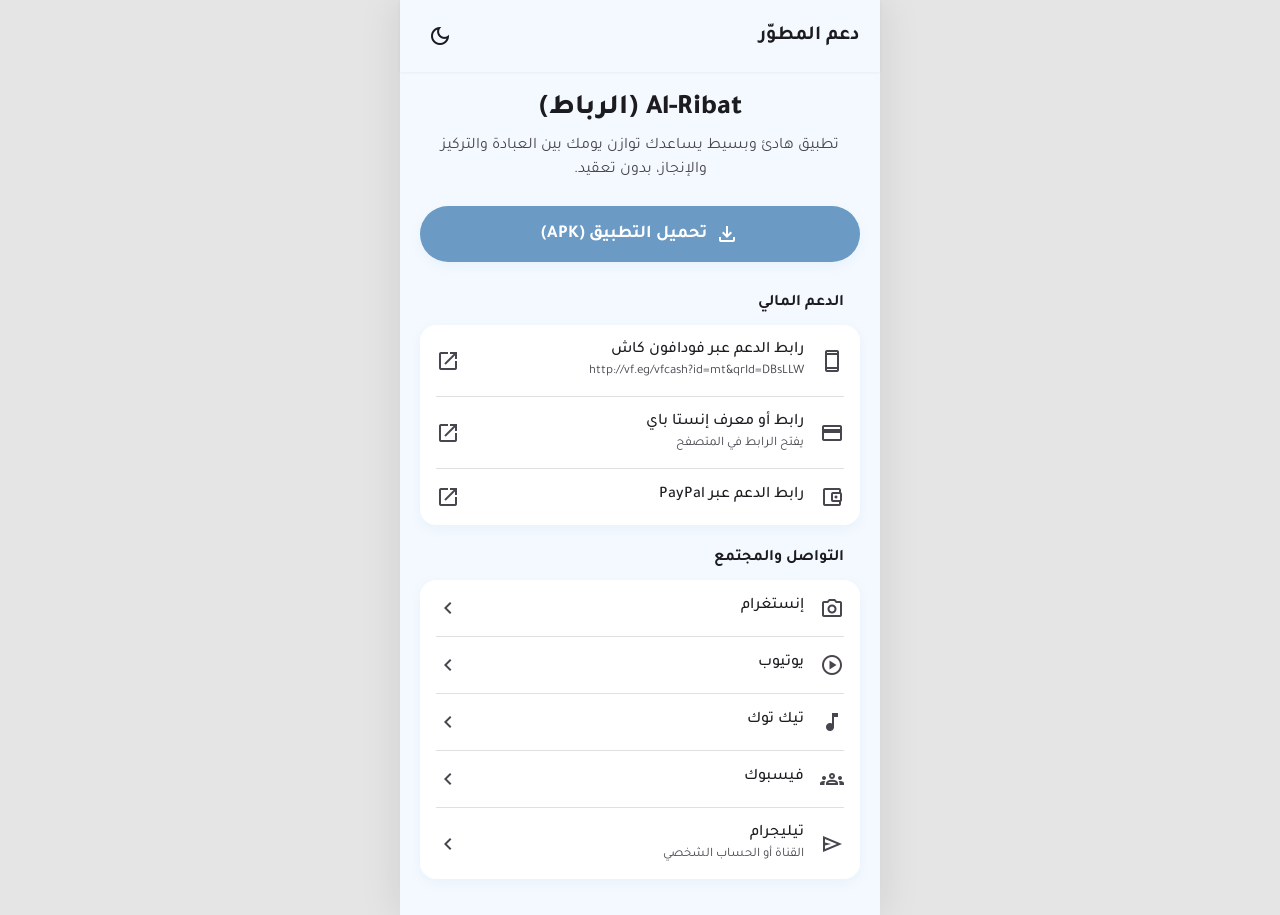
==== website/index.html @ eca37ada "V01.00" ====
<!DOCTYPE html>
<html lang="ar" dir="rtl">

<head>
  <meta charset="UTF-8">
  <meta name="viewport" content="width=device-width, initial-scale=1.0, maximum-scale=1.0, user-scalable=no">
  <title>الرباط | Al-Ribat</title>

  <!-- Fonts & Icons -->
  <link rel="preconnect" href="https://fonts.googleapis.com">
  <link rel="preconnect" href="https://fonts.gstatic.com" crossorigin>
  <link href="https://fonts.googleapis.com/css2?family=Tajawal:wght@400;500;700;800&display=swap" rel="stylesheet">
  <link href="https://fonts.googleapis.com/css2?family=Material+Symbols+Outlined:opsz,wght,FILL,GRAD@24,400,0,0"
    rel="stylesheet" />

  <style>
    :root {
      /* Fajr Theme (Light) */
      --primary: #6B9AC4;
      --bg: #F4F9FF;
      --surface: #FFFFFF;
      --surface-container: #EAF2F9;
      --text: #1C1B1F;
      --text-secondary: #49454F;
      --outline: #E0E0E0;
      --shadow: 0 4px 12px rgba(107, 154, 196, 0.08);
      --radius: 16px;
    }

    body.dark {
      /* Isha Theme (Dark) */
      --primary: #6B9AC4;
      --bg: #141935;
      --surface: #1F264A;
      --surface-container: #2A335E;
      --text: #E6E1E5;
      --text-secondary: #CAC4D0;
      --outline: #3B447A;
      --shadow: 0 4px 12px rgba(0, 0, 0, 0.3);
    }

    * {
      box-sizing: border-box;
    }

    body,
    html {
      margin: 0;
      padding: 0;
      font-family: 'Tajawal', sans-serif;
      background-color: #E5E5E5;
      color: var(--text);
    }

    body.dark {
      background-color: #0A0D1C;
    }

    /* App Screen Simulation */
    .app-container {
      max-width: 480px;
      margin: 0 auto;
      min-height: 100vh;
      background-color: var(--bg);
      display: flex;
      flex-direction: column;
      box-shadow: 0 0 40px rgba(0, 0, 0, 0.1);
      position: relative;
      transition: background-color 0.3s ease;
    }

    /* App Bar */
    .app-bar {
      display: flex;
      align-items: center;
      justify-content: space-between;
      padding: 16px 20px;
      background-color: var(--bg);
      position: sticky;
      top: 0;
      z-index: 10;
      transition: background-color 0.3s ease;
      box-shadow: 0 1px 3px rgba(0, 0, 0, 0.05);
    }

    .app-bar-title {
      font-size: 20px;
      font-weight: 700;
      color: var(--text);
      margin: 0;
    }

    .theme-toggle {
      background: none;
      border: none;
      color: var(--text);
      cursor: pointer;
      padding: 8px;
      display: flex;
      align-items: center;
      justify-content: center;
      border-radius: 50%;
      transition: background-color 0.2s;
    }

    .theme-toggle:hover {
      background-color: var(--surface-container);
    }

    /* Content */
    .content {
      padding: 20px;
      flex: 1;
    }

    /* Hero / Icon */
    .hero {
      text-align: center;
      margin-bottom: 32px;
      animation: fadeUp 0.6s ease-out;
    }

    .app-icon {
      width: 120px;
      height: 120px;
      border-radius: 28px;
      box-shadow: var(--shadow);
      margin-bottom: 16px;
      object-fit: cover;
      background-color: var(--surface);
    }

    .hero h1 {
      margin: 0 0 8px;
      font-size: 28px;
      font-weight: 800;
    }

    .hero p {
      margin: 0;
      color: var(--text-secondary);
      font-size: 16px;
      line-height: 1.5;
    }

    /* Download Button */
    .btn-download {
      display: flex;
      align-items: center;
      justify-content: center;
      gap: 8px;
      background-color: var(--primary);
      color: white;
      text-decoration: none;
      padding: 16px 24px;
      border-radius: 99px;
      font-size: 18px;
      font-weight: 700;
      box-shadow: var(--shadow);
      margin-top: 24px;
      transition: transform 0.2s, opacity 0.2s;
    }

    .btn-download:hover {
      transform: translateY(-2px);
      opacity: 0.95;
    }

    .btn-download:active {
      transform: translateY(0);
    }

    /* Cards */
    .section-title {
      font-size: 16px;
      font-weight: 700;
      margin: 24px 16px 12px;
      color: var(--text);
    }

    .card {
      background-color: var(--surface);
      border-radius: var(--radius);
      margin-bottom: 16px;
      box-shadow: var(--shadow);
      overflow: hidden;
      transition: background-color 0.3s ease;
    }

    /* Bio Profile */
    .profile-card {
      padding: 20px 16px;
      text-align: center;
    }

    .profile-avatar {
      width: 80px;
      height: 80px;
      border-radius: 50%;
      background-color: var(--surface-container);
      display: flex;
      align-items: center;
      justify-content: center;
      margin: 0 auto 16px;
      color: var(--primary);
    }

    .profile-avatar .material-symbols-outlined {
      font-size: 40px;
    }

    .profile-name {
      font-weight: 700;
      font-size: 18px;
      margin: 0 0 8px;
    }

    .profile-bio {
      color: var(--text-secondary);
      font-size: 14px;
      line-height: 1.6;
      margin: 0;
    }

    /* List Tiles */
    .list-tile {
      display: flex;
      align-items: center;
      padding: 16px;
      text-decoration: none;
      color: var(--text);
      transition: background-color 0.2s;
    }

    .list-tile:active {
      background-color: var(--surface-container);
    }

    .list-divider {
      height: 1px;
      background-color: var(--outline);
      margin: 0 16px;
    }

    .list-icon {
      color: var(--text-secondary);
      display: flex;
      align-items: center;
      justify-content: center;
      margin-left: 16px;
    }

    .list-content {
      flex: 1;
    }

    .list-title {
      font-weight: 500;
      font-size: 16px;
      margin: 0 0 4px;
    }

    .list-subtitle {
      color: var(--text-secondary);
      font-size: 13px;
      margin: 0;
    }

    .list-trailing {
      color: var(--text-secondary);
    }

    @keyframes fadeUp {
      from {
        opacity: 0;
        transform: translateY(20px);
      }

      to {
        opacity: 1;
        transform: translateY(0);
      }
    }
  </style>
</head>

<body>
  <div class="app-container">
    <div class="app-bar">
      <h1 class="app-bar-title">دعم المطوّر</h1>
      <button class="theme-toggle" id="modeToggle" aria-label="تبديل الوضع">
        <span class="material-symbols-outlined" id="themeIcon">light_mode</span>
      </button>
    </div>

    <div class="content">
      <div class="hero">
        <img src="icon.png" alt="أيقونة تطبيق الرباط" class="app-icon" onerror="this.style.display='none'">
        <h1>Al-Ribat (الرباط)</h1>
        <p>تطبيق هادئ وبسيط يساعدك توازن يومك بين العبادة والتركيز والإنجاز، بدون تعقيد.</p>

        <a href="../app-release.apk" class="btn-download" download>
          <span class="material-symbols-outlined">download</span>
          تحميل التطبيق (APK)
        </a>
      </div>

      <h2 class="section-title">الدعم المالي</h2>
      <div class="card">
        <a href="http://vf.eg/vfcash?id=mt&qrId=DBsLLW" target="_blank" rel="noopener" class="list-tile">
          <div class="list-icon"><span class="material-symbols-outlined">smartphone</span></div>
          <div class="list-content">
            <h4 class="list-title">رابط الدعم عبر فودافون كاش</h4>
            <p class="list-subtitle">http://vf.eg/vfcash?id=mt&qrId=DBsLLW</p>
          </div>
          <span class="material-symbols-outlined list-trailing">open_in_new</span>
        </a>
        <div class="list-divider"></div>
        <a href="https://ipn.eg/S/mostafayasserdev/instapay/0TMgfK" target="_blank" rel="noopener" class="list-tile">
          <div class="list-icon"><span class="material-symbols-outlined">payment</span></div>
          <div class="list-content">
            <h4 class="list-title">رابط أو معرف إنستا باي</h4>
            <p class="list-subtitle">يفتح الرابط في المتصفح</p>
          </div>
          <span class="material-symbols-outlined list-trailing">open_in_new</span>
        </a>
        <div class="list-divider"></div>
        <a href="https://paypal.me/mostafayasserdev" target="_blank" rel="noopener" class="list-tile">
          <div class="list-icon"><span class="material-symbols-outlined">account_balance_wallet</span></div>
          <div class="list-content">
            <h4 class="list-title">رابط الدعم عبر PayPal</h4>
          </div>
          <span class="material-symbols-outlined list-trailing">open_in_new</span>
        </a>
      </div>

      <h2 class="section-title">التواصل والمجتمع</h2>
      <div class="card">
        <a href="https://www.instagram.com/lapnight.tech/" target="_blank" rel="noopener" class="list-tile">
          <div class="list-icon"><span class="material-symbols-outlined">camera_alt</span></div>
          <div class="list-content">
            <h4 class="list-title">إنستغرام</h4>
          </div>
          <span class="material-symbols-outlined list-trailing">chevron_left</span>
        </a>
        <div class="list-divider"></div>
        <a href="https://www.youtube.com/@LapNight" target="_blank" rel="noopener" class="list-tile">
          <div class="list-icon"><span class="material-symbols-outlined">play_circle</span></div>
          <div class="list-content">
            <h4 class="list-title">يوتيوب</h4>
          </div>
          <span class="material-symbols-outlined list-trailing">chevron_left</span>
        </a>
        <div class="list-divider"></div>
        <a href="https://www.tiktok.com/@lapnight.tech" target="_blank" rel="noopener" class="list-tile">
          <div class="list-icon"><span class="material-symbols-outlined">music_note</span></div>
          <div class="list-content">
            <h4 class="list-title">تيك توك</h4>
          </div>
          <span class="material-symbols-outlined list-trailing">chevron_left</span>
        </a>
        <div class="list-divider"></div>
        <a href="https://www.facebook.com/LapNight.eg/" target="_blank" rel="noopener" class="list-tile">
          <div class="list-icon"><span class="material-symbols-outlined">groups</span></div>
          <div class="list-content">
            <h4 class="list-title">فيسبوك</h4>
          </div>
          <span class="material-symbols-outlined list-trailing">chevron_left</span>
        </a>
        <div class="list-divider"></div>
        <a href="https://t.me/mostafaYasserDev" target="_blank" rel="noopener" class="list-tile">
          <div class="list-icon"><span class="material-symbols-outlined">send</span></div>
          <div class="list-content">
            <h4 class="list-title">تيليجرام</h4>
            <p class="list-subtitle">القناة أو الحساب الشخصي</p>
          </div>
          <span class="material-symbols-outlined list-trailing">chevron_left</span>
        </a>
      </div>
    </div>
  </div>

  <script>
    const modeBtn = document.getElementById("modeToggle");
    const icon = document.getElementById("themeIcon");

    // Light mode default
    function setMode(isDark) {
      document.body.classList.toggle("dark", isDark);
      icon.textContent = isDark ? "light_mode" : "dark_mode";
    }

    const savedTheme = localStorage.getItem("alribat-theme");
    // Only dark if explicitly saved as dark, otherwise light
    setMode(savedTheme === "dark");

    modeBtn.addEventListener("click", () => {
      const isDark = document.body.classList.contains("dark");
      setMode(!isDark);
      localStorage.setItem("alribat-theme", !isDark ? "dark" : "light");
    });
  </script>
</body>

</html>
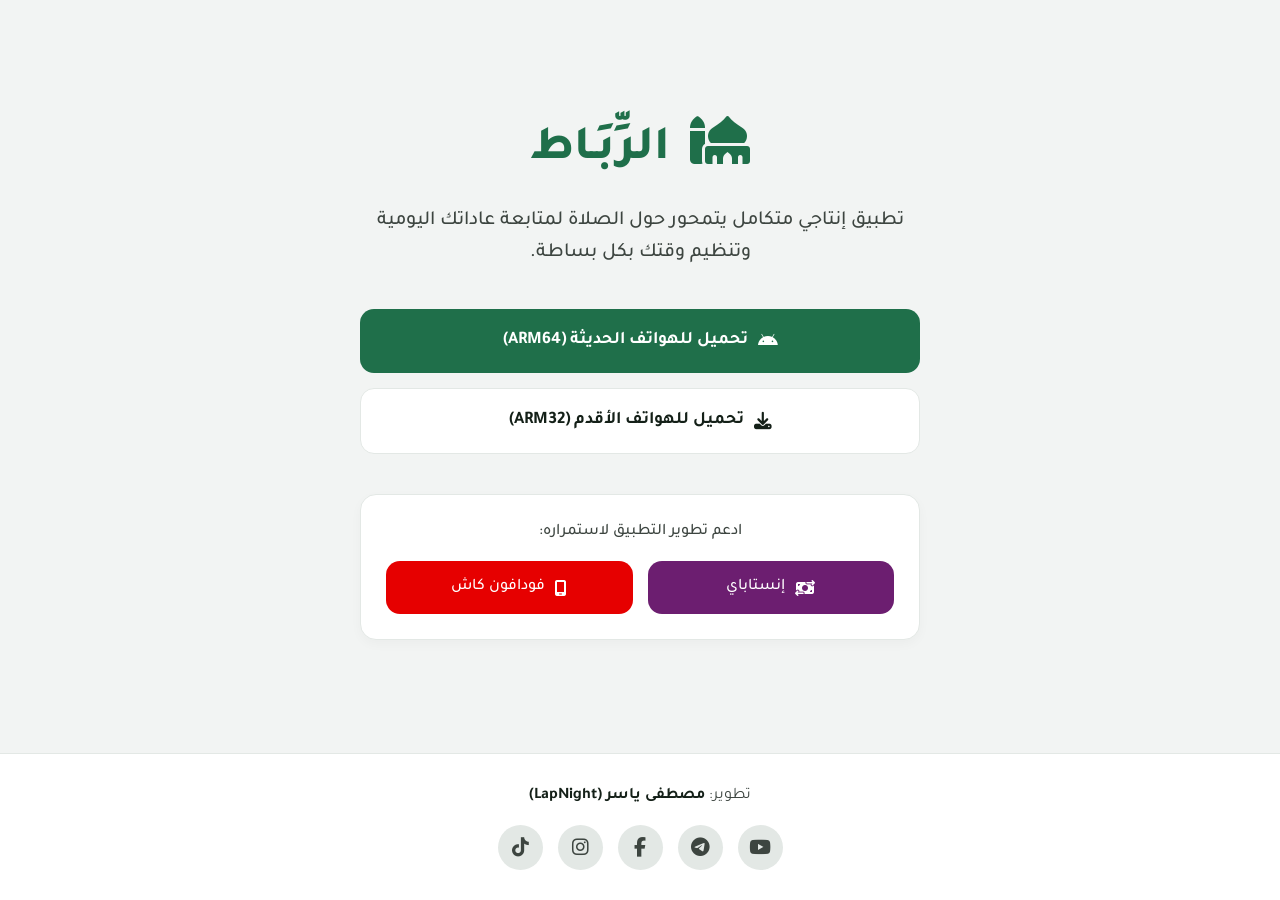
==== commit 7351bf89: "V02.00" ====
--- a/website/index.html
+++ b/website/index.html
@@ -1,405 +1,59 @@
 <!DOCTYPE html>
 <html lang="ar" dir="rtl">
+<head>
+    <meta charset="UTF-8">
+    <meta name="viewport" content="width=device-width, initial-scale=1.0">
+    <title>تطبيق الرباط - Al-Ribat</title>
+    <!-- Google Fonts -->
+    <link rel="preconnect" href="https://fonts.googleapis.com">
+    <link rel="preconnect" href="https://fonts.gstatic.com" crossorigin>
+    <link href="https://fonts.googleapis.com/css2?family=Tajawal:wght@400;500;700;800&display=swap" rel="stylesheet">
+    <!-- Font Awesome -->
+    <link rel="stylesheet" href="https://cdnjs.cloudflare.com/ajax/libs/font-awesome/6.4.0/css/all.min.css">
+    <link rel="stylesheet" href="styles.css">
+</head>
+<body>
 
-<head>
-  <meta charset="UTF-8">
-  <meta name="viewport" content="width=device-width, initial-scale=1.0, maximum-scale=1.0, user-scalable=no">
-  <title>الرباط | Al-Ribat</title>
+    <main class="container content-wrapper">
+        
+        <header class="header">
+            <h1 class="logo"><i class="fa-solid fa-mosque"></i> الرِّبَـاط</h1>
+            <p class="description">تطبيق إنتاجي متكامل يتمحور حول الصلاة لمتابعة عاداتك اليومية وتنظيم وقتك بكل بساطة.</p>
+        </header>
+        
+        <section class="downloads">
+            <a href="https://github.com/mostafaYasserDev/Al-Ribat/releases/download/V02.00/al_ribat_release_arm64.apk" class="btn btn-primary" download>
+                <i class="fa-brands fa-android"></i> تحميل للهواتف الحديثة (ARM64)
+            </a>
+            <a href="https://github.com/mostafaYasserDev/Al-Ribat/releases/download/V02.01/al_ribat_release_arm32.apk" class="btn btn-secondary" download>
+                <i class="fa-solid fa-download"></i> تحميل للهواتف الأقدم (ARM32)
+            </a>
+        </section>
 
-  <!-- Fonts & Icons -->
-  <link rel="preconnect" href="https://fonts.googleapis.com">
-  <link rel="preconnect" href="https://fonts.gstatic.com" crossorigin>
-  <link href="https://fonts.googleapis.com/css2?family=Tajawal:wght@400;500;700;800&display=swap" rel="stylesheet">
-  <link href="https://fonts.googleapis.com/css2?family=Material+Symbols+Outlined:opsz,wght,FILL,GRAD@24,400,0,0"
-    rel="stylesheet" />
+        <section class="support">
+            <p>ادعم تطوير التطبيق لاستمراره:</p>
+            <div class="support-links">
+                <a href="https://ipn.eg/S/mostafayasserdev/instapay/0TMgfK" target="_blank" class="btn btn-instapay">
+                    <i class="fa-solid fa-money-bill-transfer"></i> إنستاباي
+                </a>
+                <a href="http://vf.eg/vfcash?id=mt&qrId=DBsLLW" target="_blank" class="btn btn-vodafone">
+                    <i class="fa-solid fa-mobile-screen"></i> فودافون كاش
+                </a>
+            </div>
+        </section>
 
-  <style>
-    :root {
-      /* Fajr Theme (Light) */
-      --primary: #6B9AC4;
-      --bg: #F4F9FF;
-      --surface: #FFFFFF;
-      --surface-container: #EAF2F9;
-      --text: #1C1B1F;
-      --text-secondary: #49454F;
-      --outline: #E0E0E0;
-      --shadow: 0 4px 12px rgba(107, 154, 196, 0.08);
-      --radius: 16px;
-    }
+    </main>
 
-    body.dark {
-      /* Isha Theme (Dark) */
-      --primary: #6B9AC4;
-      --bg: #141935;
-      --surface: #1F264A;
-      --surface-container: #2A335E;
-      --text: #E6E1E5;
-      --text-secondary: #CAC4D0;
-      --outline: #3B447A;
-      --shadow: 0 4px 12px rgba(0, 0, 0, 0.3);
-    }
+    <footer class="footer">
+        <p>تطوير: <strong>مصطفى ياسر (LapNight)</strong></p>
+        <div class="social-links">
+            <a href="https://www.youtube.com/@LapNight" target="_blank" title="YouTube"><i class="fa-brands fa-youtube"></i></a>
+            <a href="https://t.me/mostafaYasserDev" target="_blank" title="Telegram"><i class="fa-brands fa-telegram"></i></a>
+            <a href="https://www.facebook.com/LapNight.eg/" target="_blank" title="Facebook"><i class="fa-brands fa-facebook-f"></i></a>
+            <a href="https://www.instagram.com/lapnight.tech/" target="_blank" title="Instagram"><i class="fa-brands fa-instagram"></i></a>
+            <a href="https://www.tiktok.com/@lapnight.tech" target="_blank" title="TikTok"><i class="fa-brands fa-tiktok"></i></a>
+        </div>
+    </footer>
 
-    * {
-      box-sizing: border-box;
-    }
-
-    body,
-    html {
-      margin: 0;
-      padding: 0;
-      font-family: 'Tajawal', sans-serif;
-      background-color: #E5E5E5;
-      color: var(--text);
-    }
-
-    body.dark {
-      background-color: #0A0D1C;
-    }
-
-    /* App Screen Simulation */
-    .app-container {
-      max-width: 480px;
-      margin: 0 auto;
-      min-height: 100vh;
-      background-color: var(--bg);
-      display: flex;
-      flex-direction: column;
-      box-shadow: 0 0 40px rgba(0, 0, 0, 0.1);
-      position: relative;
-      transition: background-color 0.3s ease;
-    }
-
-    /* App Bar */
-    .app-bar {
-      display: flex;
-      align-items: center;
-      justify-content: space-between;
-      padding: 16px 20px;
-      background-color: var(--bg);
-      position: sticky;
-      top: 0;
-      z-index: 10;
-      transition: background-color 0.3s ease;
-      box-shadow: 0 1px 3px rgba(0, 0, 0, 0.05);
-    }
-
-    .app-bar-title {
-      font-size: 20px;
-      font-weight: 700;
-      color: var(--text);
-      margin: 0;
-    }
-
-    .theme-toggle {
-      background: none;
-      border: none;
-      color: var(--text);
-      cursor: pointer;
-      padding: 8px;
-      display: flex;
-      align-items: center;
-      justify-content: center;
-      border-radius: 50%;
-      transition: background-color 0.2s;
-    }
-
-    .theme-toggle:hover {
-      background-color: var(--surface-container);
-    }
-
-    /* Content */
-    .content {
-      padding: 20px;
-      flex: 1;
-    }
-
-    /* Hero / Icon */
-    .hero {
-      text-align: center;
-      margin-bottom: 32px;
-      animation: fadeUp 0.6s ease-out;
-    }
-
-    .app-icon {
-      width: 120px;
-      height: 120px;
-      border-radius: 28px;
-      box-shadow: var(--shadow);
-      margin-bottom: 16px;
-      object-fit: cover;
-      background-color: var(--surface);
-    }
-
-    .hero h1 {
-      margin: 0 0 8px;
-      font-size: 28px;
-      font-weight: 800;
-    }
-
-    .hero p {
-      margin: 0;
-      color: var(--text-secondary);
-      font-size: 16px;
-      line-height: 1.5;
-    }
-
-    /* Download Button */
-    .btn-download {
-      display: flex;
-      align-items: center;
-      justify-content: center;
-      gap: 8px;
-      background-color: var(--primary);
-      color: white;
-      text-decoration: none;
-      padding: 16px 24px;
-      border-radius: 99px;
-      font-size: 18px;
-      font-weight: 700;
-      box-shadow: var(--shadow);
-      margin-top: 24px;
-      transition: transform 0.2s, opacity 0.2s;
-    }
-
-    .btn-download:hover {
-      transform: translateY(-2px);
-      opacity: 0.95;
-    }
-
-    .btn-download:active {
-      transform: translateY(0);
-    }
-
-    /* Cards */
-    .section-title {
-      font-size: 16px;
-      font-weight: 700;
-      margin: 24px 16px 12px;
-      color: var(--text);
-    }
-
-    .card {
-      background-color: var(--surface);
-      border-radius: var(--radius);
-      margin-bottom: 16px;
-      box-shadow: var(--shadow);
-      overflow: hidden;
-      transition: background-color 0.3s ease;
-    }
-
-    /* Bio Profile */
-    .profile-card {
-      padding: 20px 16px;
-      text-align: center;
-    }
-
-    .profile-avatar {
-      width: 80px;
-      height: 80px;
-      border-radius: 50%;
-      background-color: var(--surface-container);
-      display: flex;
-      align-items: center;
-      justify-content: center;
-      margin: 0 auto 16px;
-      color: var(--primary);
-    }
-
-    .profile-avatar .material-symbols-outlined {
-      font-size: 40px;
-    }
-
-    .profile-name {
-      font-weight: 700;
-      font-size: 18px;
-      margin: 0 0 8px;
-    }
-
-    .profile-bio {
-      color: var(--text-secondary);
-      font-size: 14px;
-      line-height: 1.6;
-      margin: 0;
-    }
-
-    /* List Tiles */
-    .list-tile {
-      display: flex;
-      align-items: center;
-      padding: 16px;
-      text-decoration: none;
-      color: var(--text);
-      transition: background-color 0.2s;
-    }
-
-    .list-tile:active {
-      background-color: var(--surface-container);
-    }
-
-    .list-divider {
-      height: 1px;
-      background-color: var(--outline);
-      margin: 0 16px;
-    }
-
-    .list-icon {
-      color: var(--text-secondary);
-      display: flex;
-      align-items: center;
-      justify-content: center;
-      margin-left: 16px;
-    }
-
-    .list-content {
-      flex: 1;
-    }
-
-    .list-title {
-      font-weight: 500;
-      font-size: 16px;
-      margin: 0 0 4px;
-    }
-
-    .list-subtitle {
-      color: var(--text-secondary);
-      font-size: 13px;
-      margin: 0;
-    }
-
-    .list-trailing {
-      color: var(--text-secondary);
-    }
-
-    @keyframes fadeUp {
-      from {
-        opacity: 0;
-        transform: translateY(20px);
-      }
-
-      to {
-        opacity: 1;
-        transform: translateY(0);
-      }
-    }
-  </style>
-</head>
-
-<body>
-  <div class="app-container">
-    <div class="app-bar">
-      <h1 class="app-bar-title">دعم المطوّر</h1>
-      <button class="theme-toggle" id="modeToggle" aria-label="تبديل الوضع">
-        <span class="material-symbols-outlined" id="themeIcon">light_mode</span>
-      </button>
-    </div>
-
-    <div class="content">
-      <div class="hero">
-        <img src="icon.png" alt="أيقونة تطبيق الرباط" class="app-icon" onerror="this.style.display='none'">
-        <h1>Al-Ribat (الرباط)</h1>
-        <p>تطبيق هادئ وبسيط يساعدك توازن يومك بين العبادة والتركيز والإنجاز، بدون تعقيد.</p>
-
-        <a href="../app-release.apk" class="btn-download" download>
-          <span class="material-symbols-outlined">download</span>
-          تحميل التطبيق (APK)
-        </a>
-      </div>
-
-      <h2 class="section-title">الدعم المالي</h2>
-      <div class="card">
-        <a href="http://vf.eg/vfcash?id=mt&qrId=DBsLLW" target="_blank" rel="noopener" class="list-tile">
-          <div class="list-icon"><span class="material-symbols-outlined">smartphone</span></div>
-          <div class="list-content">
-            <h4 class="list-title">رابط الدعم عبر فودافون كاش</h4>
-            <p class="list-subtitle">http://vf.eg/vfcash?id=mt&qrId=DBsLLW</p>
-          </div>
-          <span class="material-symbols-outlined list-trailing">open_in_new</span>
-        </a>
-        <div class="list-divider"></div>
-        <a href="https://ipn.eg/S/mostafayasserdev/instapay/0TMgfK" target="_blank" rel="noopener" class="list-tile">
-          <div class="list-icon"><span class="material-symbols-outlined">payment</span></div>
-          <div class="list-content">
-            <h4 class="list-title">رابط أو معرف إنستا باي</h4>
-            <p class="list-subtitle">يفتح الرابط في المتصفح</p>
-          </div>
-          <span class="material-symbols-outlined list-trailing">open_in_new</span>
-        </a>
-        <div class="list-divider"></div>
-        <a href="https://paypal.me/mostafayasserdev" target="_blank" rel="noopener" class="list-tile">
-          <div class="list-icon"><span class="material-symbols-outlined">account_balance_wallet</span></div>
-          <div class="list-content">
-            <h4 class="list-title">رابط الدعم عبر PayPal</h4>
-          </div>
-          <span class="material-symbols-outlined list-trailing">open_in_new</span>
-        </a>
-      </div>
-
-      <h2 class="section-title">التواصل والمجتمع</h2>
-      <div class="card">
-        <a href="https://www.instagram.com/lapnight.tech/" target="_blank" rel="noopener" class="list-tile">
-          <div class="list-icon"><span class="material-symbols-outlined">camera_alt</span></div>
-          <div class="list-content">
-            <h4 class="list-title">إنستغرام</h4>
-          </div>
-          <span class="material-symbols-outlined list-trailing">chevron_left</span>
-        </a>
-        <div class="list-divider"></div>
-        <a href="https://www.youtube.com/@LapNight" target="_blank" rel="noopener" class="list-tile">
-          <div class="list-icon"><span class="material-symbols-outlined">play_circle</span></div>
-          <div class="list-content">
-            <h4 class="list-title">يوتيوب</h4>
-          </div>
-          <span class="material-symbols-outlined list-trailing">chevron_left</span>
-        </a>
-        <div class="list-divider"></div>
-        <a href="https://www.tiktok.com/@lapnight.tech" target="_blank" rel="noopener" class="list-tile">
-          <div class="list-icon"><span class="material-symbols-outlined">music_note</span></div>
-          <div class="list-content">
-            <h4 class="list-title">تيك توك</h4>
-          </div>
-          <span class="material-symbols-outlined list-trailing">chevron_left</span>
-        </a>
-        <div class="list-divider"></div>
-        <a href="https://www.facebook.com/LapNight.eg/" target="_blank" rel="noopener" class="list-tile">
-          <div class="list-icon"><span class="material-symbols-outlined">groups</span></div>
-          <div class="list-content">
-            <h4 class="list-title">فيسبوك</h4>
-          </div>
-          <span class="material-symbols-outlined list-trailing">chevron_left</span>
-        </a>
-        <div class="list-divider"></div>
-        <a href="https://t.me/mostafaYasserDev" target="_blank" rel="noopener" class="list-tile">
-          <div class="list-icon"><span class="material-symbols-outlined">send</span></div>
-          <div class="list-content">
-            <h4 class="list-title">تيليجرام</h4>
-            <p class="list-subtitle">القناة أو الحساب الشخصي</p>
-          </div>
-          <span class="material-symbols-outlined list-trailing">chevron_left</span>
-        </a>
-      </div>
-    </div>
-  </div>
-
-  <script>
-    const modeBtn = document.getElementById("modeToggle");
-    const icon = document.getElementById("themeIcon");
-
-    // Light mode default
-    function setMode(isDark) {
-      document.body.classList.toggle("dark", isDark);
-      icon.textContent = isDark ? "light_mode" : "dark_mode";
-    }
-
-    const savedTheme = localStorage.getItem("alribat-theme");
-    // Only dark if explicitly saved as dark, otherwise light
-    setMode(savedTheme === "dark");
-
-    modeBtn.addEventListener("click", () => {
-      const isDark = document.body.classList.contains("dark");
-      setMode(!isDark);
-      localStorage.setItem("alribat-theme", !isDark ? "dark" : "light");
-    });
-  </script>
 </body>
-
-</html>+</html>
--- a/website/styles.css
+++ b/website/styles.css
@@ -0,0 +1,210 @@
+:root {
+    --bg-color: #F2F4F3;
+    --accent-color: #1F6F4A;
+    --card-color: #FFFFFF;
+    --text-primary: #142018;
+    --text-secondary: #3D4540;
+    --border-color: #E3E8E5;
+    
+    --instapay-color: #6C1E70;
+    --vodafone-color: #E60000;
+}
+
+* {
+    margin: 0;
+    padding: 0;
+    box-sizing: border-box;
+}
+
+body {
+    font-family: 'Tajawal', sans-serif;
+    background-color: var(--bg-color);
+    color: var(--text-primary);
+    line-height: 1.6;
+    display: flex;
+    flex-direction: column;
+    min-height: 100vh;
+}
+
+.container {
+    max-width: 600px;
+    margin: 0 auto;
+    padding: 0 20px;
+}
+
+.content-wrapper {
+    flex: 1;
+    display: flex;
+    flex-direction: column;
+    justify-content: center;
+    align-items: center;
+    text-align: center;
+    padding-top: 60px;
+    padding-bottom: 60px;
+}
+
+/* Header */
+.header {
+    margin-bottom: 40px;
+}
+
+.logo {
+    font-size: 3rem;
+    font-weight: 800;
+    color: var(--accent-color);
+    margin-bottom: 15px;
+}
+
+.logo i {
+    margin-left: 8px;
+}
+
+.description {
+    font-size: 1.25rem;
+    color: var(--text-secondary);
+    font-weight: 500;
+}
+
+/* Buttons */
+.downloads {
+    width: 100%;
+    display: flex;
+    flex-direction: column;
+    gap: 15px;
+    margin-bottom: 40px;
+}
+
+.btn {
+    display: inline-flex;
+    align-items: center;
+    justify-content: center;
+    gap: 10px;
+    padding: 18px 24px;
+    border-radius: 14px;
+    text-decoration: none;
+    font-weight: 700;
+    font-size: 1.1rem;
+    transition: transform 0.2s, background-color 0.2s;
+    border: none;
+    color: white;
+    width: 100%;
+}
+
+.btn:hover {
+    transform: translateY(-2px);
+}
+
+.btn-primary {
+    background-color: var(--accent-color);
+    color: #FFFFFF;
+}
+
+.btn-primary:hover {
+    background-color: #154c32;
+}
+
+.btn-secondary {
+    background-color: var(--card-color);
+    color: var(--text-primary);
+    border: 1px solid var(--border-color);
+}
+
+.btn-secondary:hover {
+    background-color: #E8EEEA;
+}
+
+/* Support Section */
+.support {
+    width: 100%;
+    background-color: var(--card-color);
+    padding: 25px;
+    border-radius: 16px;
+    border: 1px solid var(--border-color);
+    box-shadow: 0 4px 12px rgba(0,0,0,0.03);
+}
+
+.support p {
+    color: var(--text-secondary);
+    margin-bottom: 15px;
+    font-weight: 500;
+}
+
+.support-links {
+    display: flex;
+    gap: 15px;
+}
+
+.support-links .btn {
+    flex: 1;
+    padding: 14px 15px;
+    font-size: 1rem;
+    font-weight: 500;
+}
+
+.btn-instapay {
+    background-color: var(--instapay-color);
+    color: white;
+}
+.btn-instapay:hover {
+    background-color: #84288a;
+    color: white;
+}
+
+.btn-vodafone {
+    background-color: var(--vodafone-color);
+    color: white;
+}
+.btn-vodafone:hover {
+    background-color: #ff1a1a;
+    color: white;
+}
+
+/* Footer */
+.footer {
+    padding: 30px 20px;
+    text-align: center;
+    background-color: var(--card-color);
+    border-top: 1px solid var(--border-color);
+}
+
+.footer p {
+    color: var(--text-secondary);
+    margin-bottom: 15px;
+    font-size: 1rem;
+}
+
+.footer strong {
+    color: var(--text-primary);
+}
+
+.social-links {
+    display: flex;
+    justify-content: center;
+    gap: 15px;
+}
+
+.social-links a {
+    color: var(--text-secondary);
+    background-color: var(--border-color);
+    width: 45px;
+    height: 45px;
+    display: flex;
+    align-items: center;
+    justify-content: center;
+    border-radius: 50%;
+    text-decoration: none;
+    transition: all 0.2s;
+    font-size: 1.2rem;
+}
+
+.social-links a:hover {
+    background-color: var(--accent-color);
+    color: #FFFFFF;
+}
+
+/* Responsive */
+@media (max-width: 480px) {
+    .support-links {
+        flex-direction: column;
+    }
+}
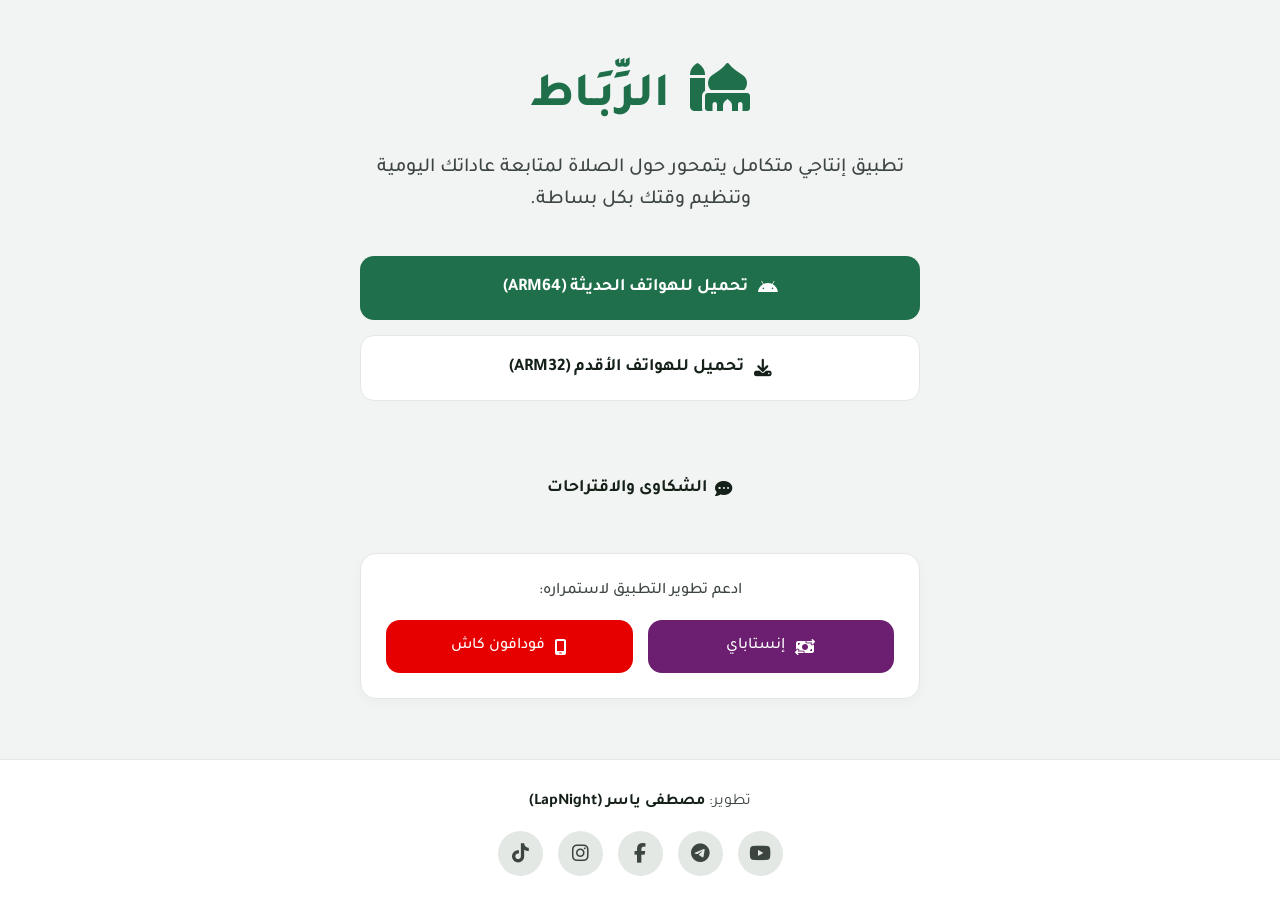
==== commit 1169a840: "V2.1" ====
--- a/website/index.html
+++ b/website/index.html
@@ -1,5 +1,6 @@
 <!DOCTYPE html>
 <html lang="ar" dir="rtl">
+
 <head>
     <meta charset="UTF-8">
     <meta name="viewport" content="width=device-width, initial-scale=1.0">
@@ -12,21 +13,31 @@
     <link rel="stylesheet" href="https://cdnjs.cloudflare.com/ajax/libs/font-awesome/6.4.0/css/all.min.css">
     <link rel="stylesheet" href="styles.css">
 </head>
+
 <body>
 
     <main class="container content-wrapper">
-        
+
         <header class="header">
             <h1 class="logo"><i class="fa-solid fa-mosque"></i> الرِّبَـاط</h1>
-            <p class="description">تطبيق إنتاجي متكامل يتمحور حول الصلاة لمتابعة عاداتك اليومية وتنظيم وقتك بكل بساطة.</p>
+            <p class="description">تطبيق إنتاجي متكامل يتمحور حول الصلاة لمتابعة عاداتك اليومية وتنظيم وقتك بكل بساطة.
+            </p>
         </header>
-        
+
         <section class="downloads">
-            <a href="https://github.com/mostafaYasserDev/Al-Ribat/releases/download/V02.00/al_ribat_release_arm64.apk" class="btn btn-primary" download>
+            <a href="https://github.com/mostafaYasserDev/Al-Ribat/releases/download/V2.1/al_ribat_release_arm64_v2.1.apk"
+                class="btn btn-primary" download>
                 <i class="fa-brands fa-android"></i> تحميل للهواتف الحديثة (ARM64)
             </a>
-            <a href="https://github.com/mostafaYasserDev/Al-Ribat/releases/download/V02.01/al_ribat_release_arm32.apk" class="btn btn-secondary" download>
+            <a href="https://github.com/mostafaYasserDev/Al-Ribat/releases/download/V2.1/al_ribat_release_arm32_v2.1.apk"
+                class="btn btn-secondary" download>
                 <i class="fa-solid fa-download"></i> تحميل للهواتف الأقدم (ARM32)
+            </a>
+        </section>
+
+        <section class="feedback" style="margin-top: 1rem; margin-bottom: 2rem;">
+            <a href="https://forms.gle/HSGemvnVdrfsNxWM8" target="_blank" class="btn" style="background-color: var(--secondary); color: var(--text-dark); display: inline-flex; align-items: center; justify-content: center; gap: 0.5rem; width: 100%;">
+                <i class="fa-solid fa-comment-dots"></i> الشكاوى والاقتراحات
             </a>
         </section>
 
@@ -47,13 +58,19 @@
     <footer class="footer">
         <p>تطوير: <strong>مصطفى ياسر (LapNight)</strong></p>
         <div class="social-links">
-            <a href="https://www.youtube.com/@LapNight" target="_blank" title="YouTube"><i class="fa-brands fa-youtube"></i></a>
-            <a href="https://t.me/mostafaYasserDev" target="_blank" title="Telegram"><i class="fa-brands fa-telegram"></i></a>
-            <a href="https://www.facebook.com/LapNight.eg/" target="_blank" title="Facebook"><i class="fa-brands fa-facebook-f"></i></a>
-            <a href="https://www.instagram.com/lapnight.tech/" target="_blank" title="Instagram"><i class="fa-brands fa-instagram"></i></a>
-            <a href="https://www.tiktok.com/@lapnight.tech" target="_blank" title="TikTok"><i class="fa-brands fa-tiktok"></i></a>
+            <a href="https://www.youtube.com/@LapNight" target="_blank" title="YouTube"><i
+                    class="fa-brands fa-youtube"></i></a>
+            <a href="https://t.me/mostafaYasserDev" target="_blank" title="Telegram"><i
+                    class="fa-brands fa-telegram"></i></a>
+            <a href="https://www.facebook.com/mostafaYasserDev" target="_blank" title="Facebook"><i
+                    class="fa-brands fa-facebook-f"></i></a>
+            <a href="https://www.instagram.com/lapnight.tech/" target="_blank" title="Instagram"><i
+                    class="fa-brands fa-instagram"></i></a>
+            <a href="https://www.tiktok.com/@lapnight.tech" target="_blank" title="TikTok"><i
+                    class="fa-brands fa-tiktok"></i></a>
         </div>
     </footer>
 
 </body>
-</html>
+
+</html>
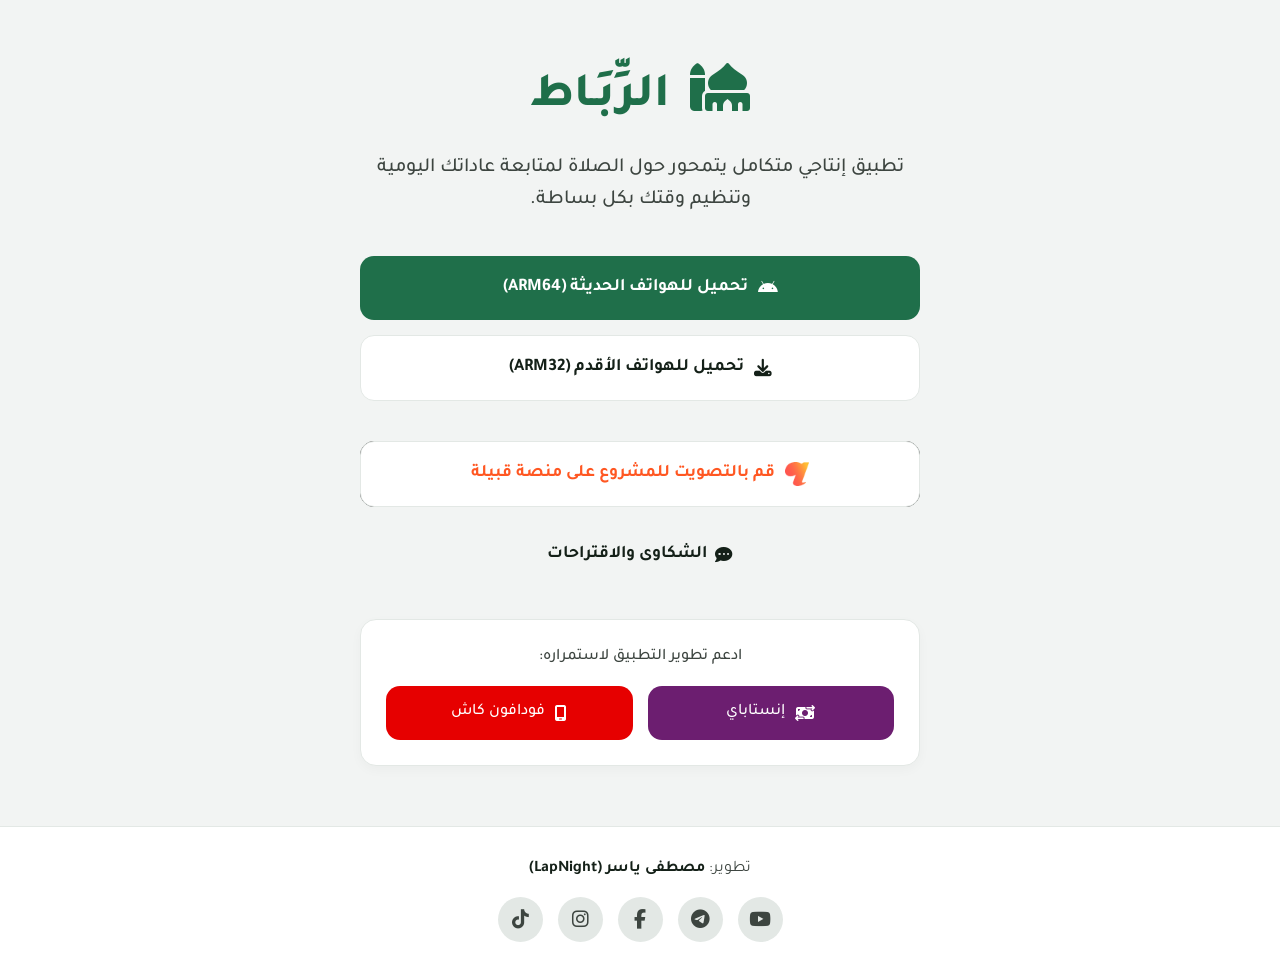
==== commit f6b0dd8e: "add Q support in site" ====
--- a/website/index.html
+++ b/website/index.html
@@ -34,7 +34,10 @@
                 <i class="fa-solid fa-download"></i> تحميل للهواتف الأقدم (ARM32)
             </a>
         </section>
-
+ <a target="_blank" href="https://qabilah.com/hackathon/255665101472799432/projects/256281041466032128"
+                class="btn btn-qabilah" download>
+                <img src="./qabilah.png" alt="qabilah"> قم بالتصويت للمشروع على منصة قبيلة
+            </a>
         <section class="feedback" style="margin-top: 1rem; margin-bottom: 2rem;">
             <a href="https://forms.gle/HSGemvnVdrfsNxWM8" target="_blank" class="btn" style="background-color: var(--secondary); color: var(--text-dark); display: inline-flex; align-items: center; justify-content: center; gap: 0.5rem; width: 100%;">
                 <i class="fa-solid fa-comment-dots"></i> الشكاوى والاقتراحات
--- a/website/styles.css
+++ b/website/styles.css
@@ -112,7 +112,29 @@
 .btn-secondary:hover {
     background-color: #E8EEEA;
 }
-
+.btn-qabilah {
+    background-color: white;
+    color: #FF5722 ;
+    border: 1px solid var(--border-color);
+    display: inline-flex;
+    align-items: center;
+    justify-content: center;
+    gap: 10px;
+    padding: 18px 24px;
+    border-radius: 14px;
+    font-weight: 700;
+    font-size: 1.1rem;
+    width: 100%;
+        filter:drop-shadow(0px 0px 0px black);
+  
+}
+.btn-qabilah img {
+    width: 24px;
+    height: 24px;
+}
+.btn-qabilah:hover {
+    filter:drop-shadow(2px 4px 6px black);
+}
 /* Support Section */
 .support {
     width: 100%;
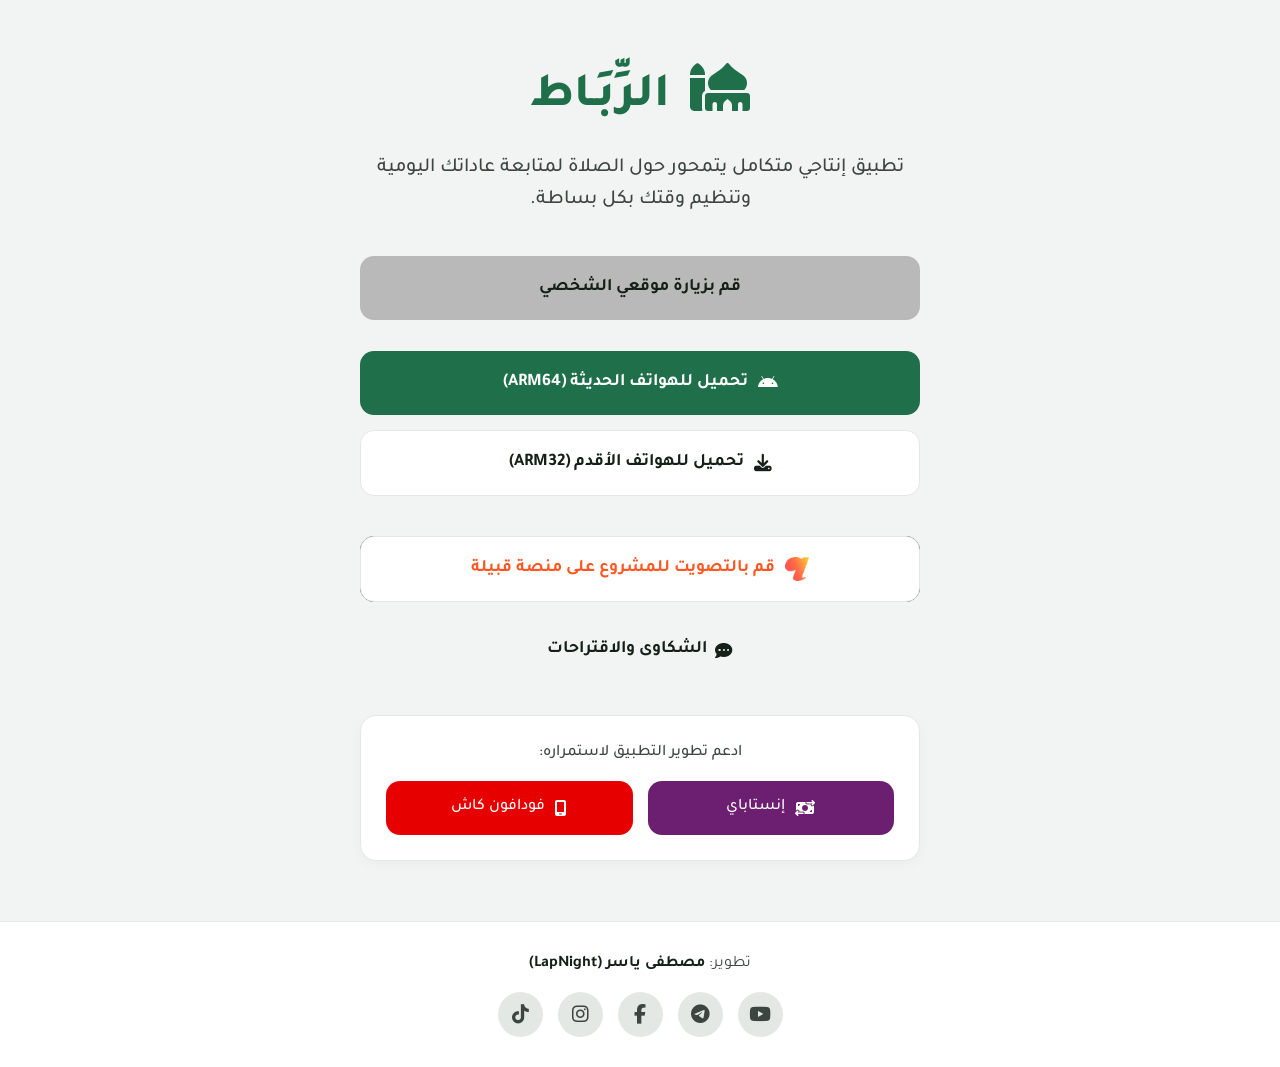
==== commit 7f89326b: "add my site" ====
--- a/website/index.html
+++ b/website/index.html
@@ -23,8 +23,12 @@
             <p class="description">تطبيق إنتاجي متكامل يتمحور حول الصلاة لمتابعة عاداتك اليومية وتنظيم وقتك بكل بساطة.
             </p>
         </header>
-
+   
         <section class="downloads">
+                     <a target="_blank" href="https://mostafayasser.netlify.app"
+                class="btn btn-primary" style="margin-bottom: 1rem; background-color: #b9b9b9; color: var(--text-light); display: inline-flex; align-items: center; justify-content: center; gap: 0.5rem; width: 100%;">
+                قم بزيارة موقعي الشخصي
+            </a>
             <a href="https://github.com/mostafaYasserDev/Al-Ribat/releases/download/V2.1/al_ribat_release_arm64_v2.1.apk"
                 class="btn btn-primary" download>
                 <i class="fa-brands fa-android"></i> تحميل للهواتف الحديثة (ARM64)
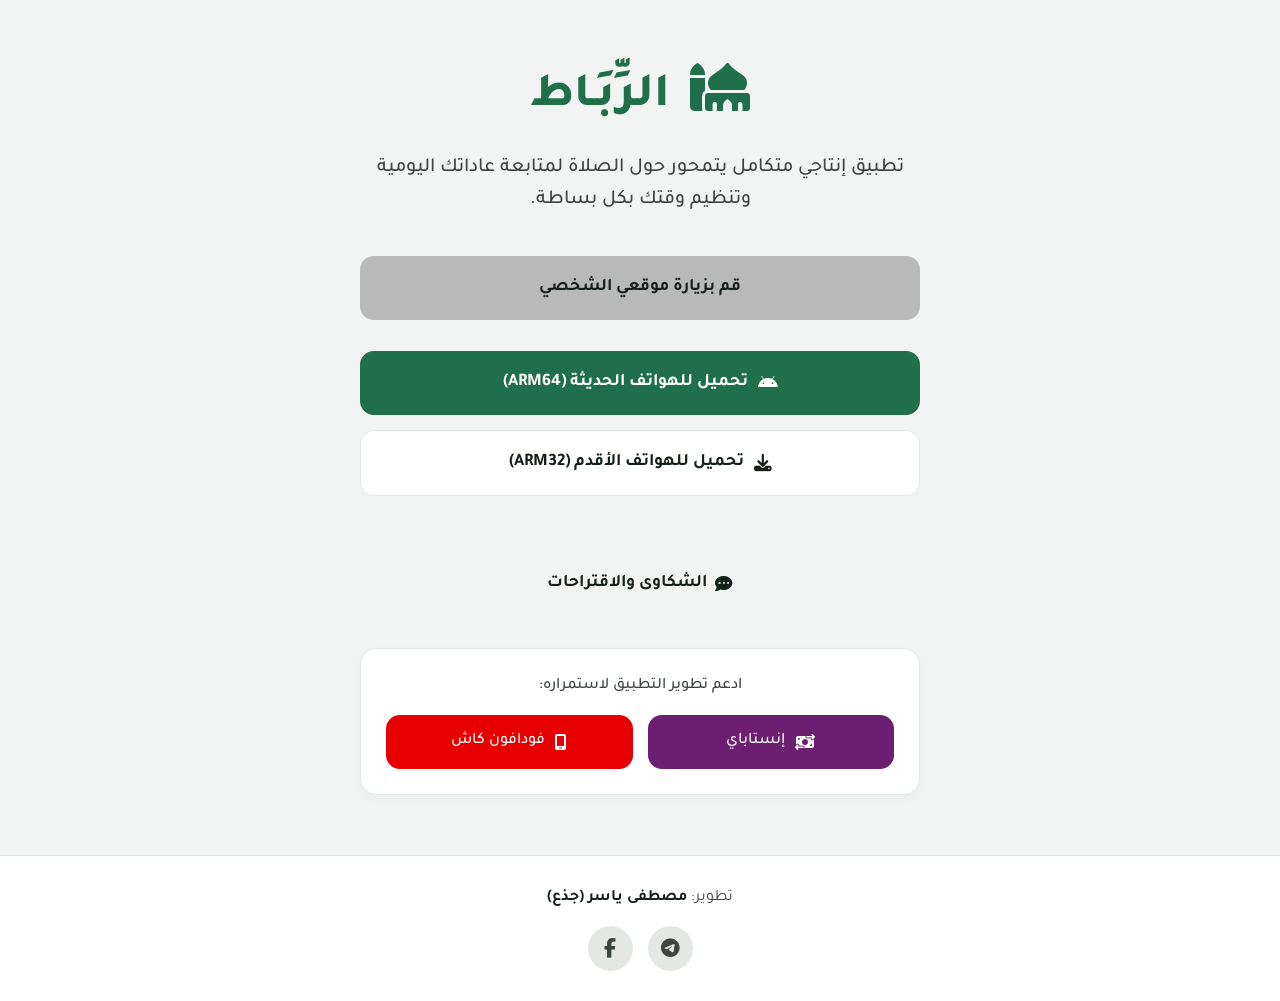
==== commit 10276dbc: "Update personal website links and footer details" ====
--- a/website/index.html
+++ b/website/index.html
@@ -25,7 +25,7 @@
         </header>
    
         <section class="downloads">
-                     <a target="_blank" href="https://mostafayasser.netlify.app"
+                     <a target="_blank" href="https://mostafayasserdev.github.io/trunk_portfolio/"
                 class="btn btn-primary" style="margin-bottom: 1rem; background-color: #b9b9b9; color: var(--text-light); display: inline-flex; align-items: center; justify-content: center; gap: 0.5rem; width: 100%;">
                 قم بزيارة موقعي الشخصي
             </a>
@@ -38,10 +38,7 @@
                 <i class="fa-solid fa-download"></i> تحميل للهواتف الأقدم (ARM32)
             </a>
         </section>
- <a target="_blank" href="https://qabilah.com/hackathon/255665101472799432/projects/256281041466032128"
-                class="btn btn-qabilah" download>
-                <img src="./qabilah.png" alt="qabilah"> قم بالتصويت للمشروع على منصة قبيلة
-            </a>
+
         <section class="feedback" style="margin-top: 1rem; margin-bottom: 2rem;">
             <a href="https://forms.gle/HSGemvnVdrfsNxWM8" target="_blank" class="btn" style="background-color: var(--secondary); color: var(--text-dark); display: inline-flex; align-items: center; justify-content: center; gap: 0.5rem; width: 100%;">
                 <i class="fa-solid fa-comment-dots"></i> الشكاوى والاقتراحات
@@ -63,21 +60,15 @@
     </main>
 
     <footer class="footer">
-        <p>تطوير: <strong>مصطفى ياسر (LapNight)</strong></p>
+        <p>تطوير: <strong>مصطفى ياسر (جذع)</strong></p>
         <div class="social-links">
-            <a href="https://www.youtube.com/@LapNight" target="_blank" title="YouTube"><i
-                    class="fa-brands fa-youtube"></i></a>
             <a href="https://t.me/mostafaYasserDev" target="_blank" title="Telegram"><i
                     class="fa-brands fa-telegram"></i></a>
             <a href="https://www.facebook.com/mostafaYasserDev" target="_blank" title="Facebook"><i
                     class="fa-brands fa-facebook-f"></i></a>
-            <a href="https://www.instagram.com/lapnight.tech/" target="_blank" title="Instagram"><i
-                    class="fa-brands fa-instagram"></i></a>
-            <a href="https://www.tiktok.com/@lapnight.tech" target="_blank" title="TikTok"><i
-                    class="fa-brands fa-tiktok"></i></a>
         </div>
     </footer>
 
 </body>
 
-</html>+</html>
